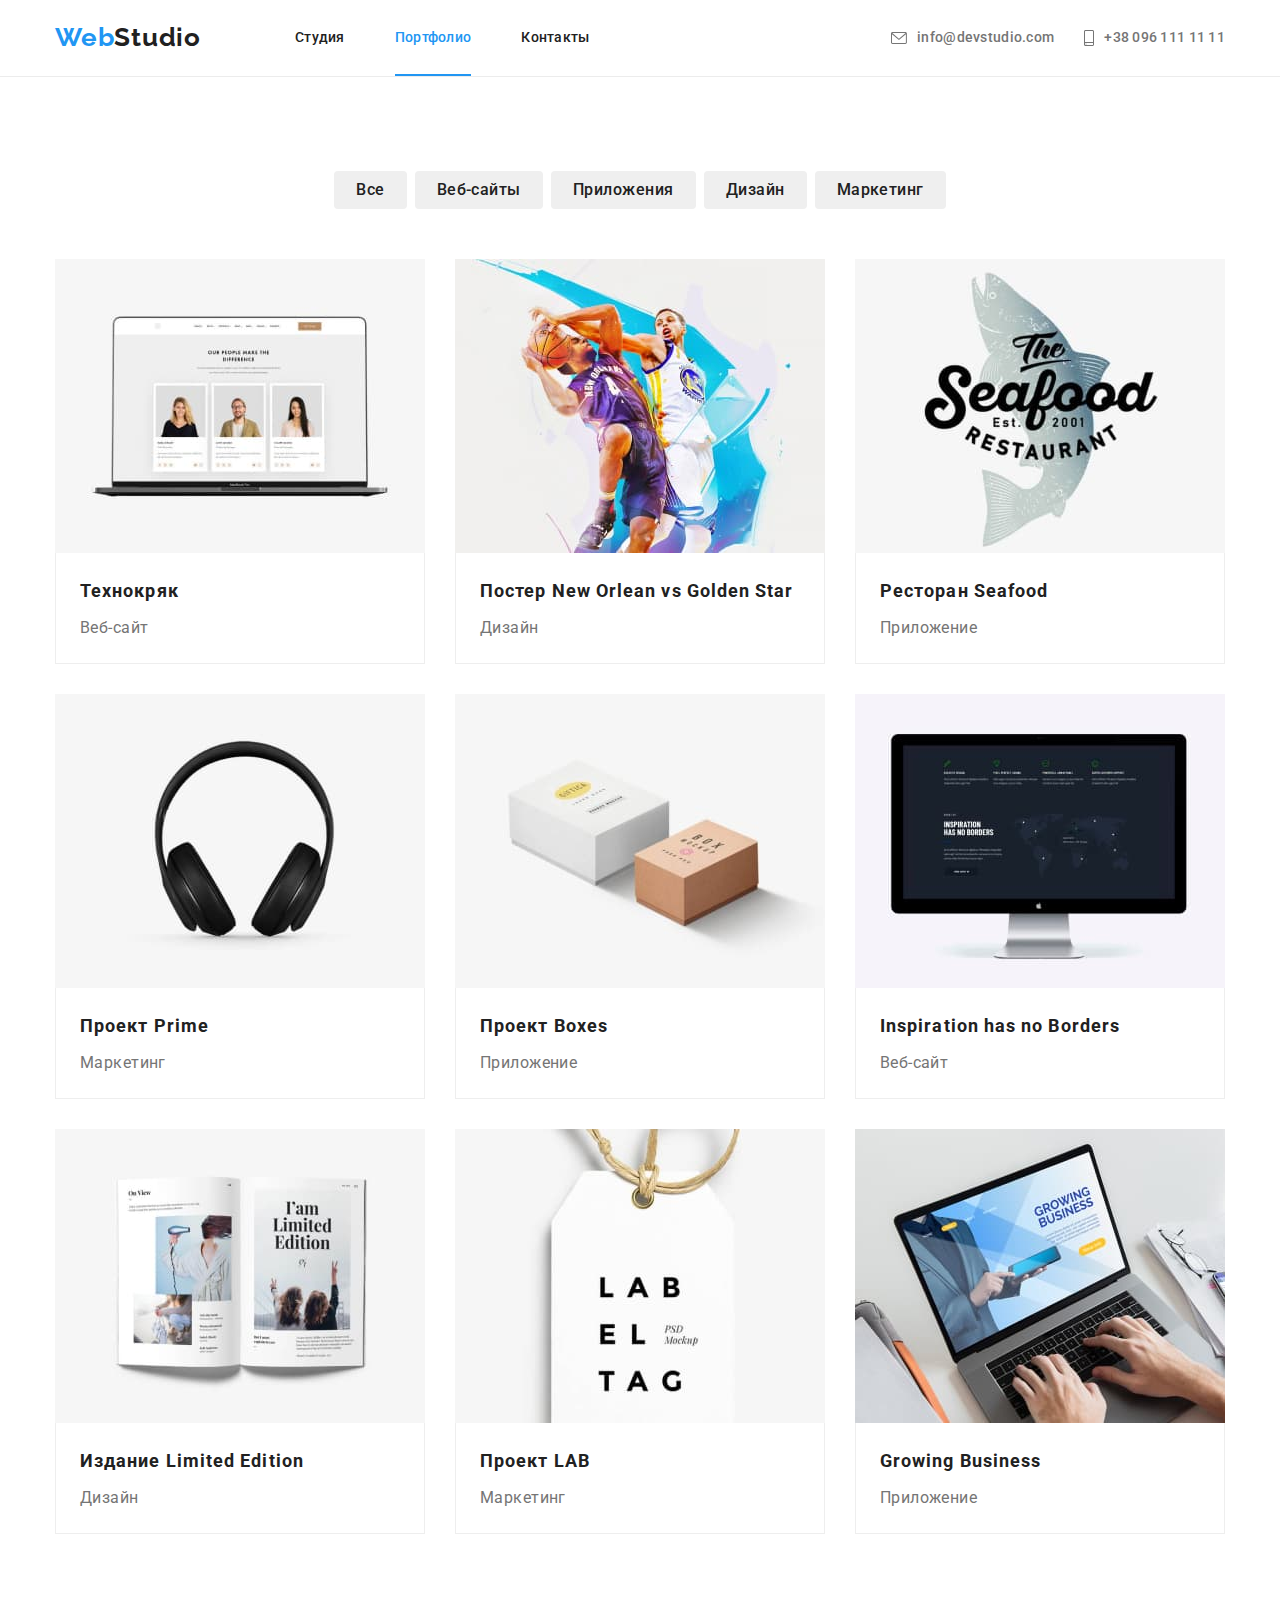
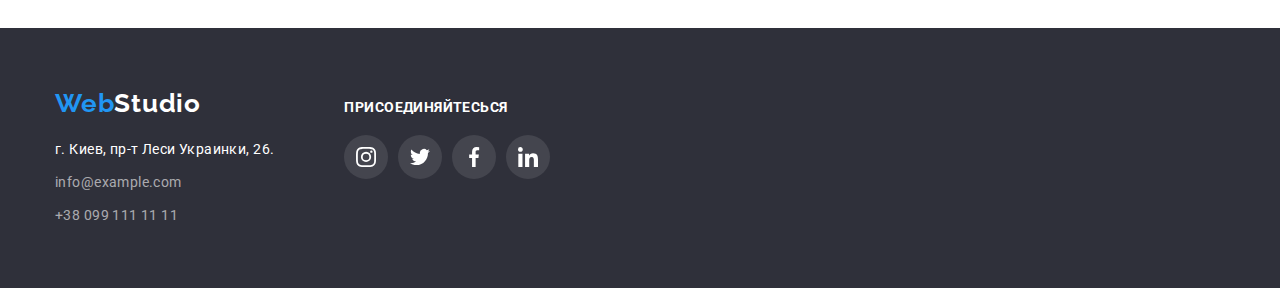
==== portfolio.html @ 08d88a32 "1" ====
<!DOCTYPE html>
<html lang="ru">

<head>
    <meta charset="UTF-8">
    <meta http-equiv="X-UA-Compatible" content="IE=edge">
    <meta name="viewport" content="width=device-width, initial-scale=1.0">
    <title>Document</title>
    <link
        href="https://fonts.googleapis.com/css2?family=Raleway:wght@700&family=Roboto:wght@400;500;700;900&display=swap"
        rel="stylesheet">
    <link href="https://cdnjs.cloudflare.com/ajax/libs/modern-normalize/1.1.0/modern-normalize.min.css"
        rel="stylesheet">
    <link rel="stylesheet" href="./css/styles.css">
</head>

<body>
    <!--Верхушка сайта-->
    <header class="header">
        <div class="container nav-main">
            <nav class="nav-list">
                <a class="logo" href="./index.html">
                    <span class="logo-in">Web</span>Studio
                </a>
                <ul class="site-nav">
                    <li class="site-nav-item"><a href="./index.html" class="site-nav link">Студия</a></li>
                    <li class="site-nav-item"><a href="./portfolio.html" class="site-nav link current">Портфолио</a></li>
                    <li class="site-nav-item"><a href="" class="site-nav link">Контакты</a></li>
                </ul>
            </nav>
            <ul class="contacts">
                <li class="contacts-item">
                    <a href="mailto:info@devstudio.com" class="auth-nav link">
                        <svg class="mailto-icon" width="16" height="12">
                            <use href="./images/symbol-defs.svg#icon-envelope"></use>
                        </svg>
                        info@devstudio.com
                    </a>
                </li>
                <li class="contacts-item">
                    <a href="tel:+380961111111" class="auth-nav link">
                        <svg class="mailto-icon" width="10" height="16">
                            <use href="./images/symbol-defs.svg#icon-smartphone"></use>
                        </svg>
                        +38 096 111 11 11
                    </a>
                </li>
            </ul>
        </div>
    </header>
    <main>
        <section class="section">
            <div class="container">
            <!--h1 Portfolio-->
                <ul class="filtrs list">
                <li class="filtr-item"><button type="button" class="filtr-button">Все</button></li>
                <li class="filtr-item"><button type="button" class="filtr-button">Веб-сайты</button></li>
                <li class="filtr-item"><button type="button" class="filtr-button">Приложения</button></li>
                <li class="filtr-item"><button type="button" class="filtr-button">Дизайн</button></li>
                <li class="filtr-item"><button type="button" class="filtr-button">Маркетинг</button></li>
            </ul>
            <ul class="project-cards">
                <li class="project-item">
                    <a href="#" class="project-card">
                        <div class="project-thumb">
                        <img src="./images/img1.jpg" alt="Фото команды на ноутбуке"
                            width="370" height="294">
                         <div class="project-overlay">
                                <p class="project-article">Технокряк это современная площадка распространения коронавируса. Компании используют эту
                                    платформу для цифрового
                                    шпионажа и атак на защищённые сервера конкурентов.</p></div>
                        </div>       
                            <div class="card-content">
                        <h2 class="project-card-title">Технокряк</h2>
                        <p class="project-card-text">Веб-сайт</p>
                            </div>    
                    </a>
                    
                </li>
                <li class="project-item">
                     <a href="" class="project-card link">
                        <div class="project-thumb">
                        <img src="./images/img2.jpg" alt="Волейбольные игроки"
                            width="370" height="294">
                            <div class="project-overlay">
                                <p class="project-article">Технокряк это современная площадка распространения коронавируса. Компании используют эту
                                    платформу для цифрового
                                    шпионажа и атак на защищённые сервера конкурентов.</p>
                            </div>
                        </div>
                            <div class="card-content">
                        <h2 class="project-card-title">Постер New Orlean vs Golden Star</h2>
                        <p class="project-card-text">Дизайн</p>
                            </div>
                    </a>
               </li>
                <li class="project-item">
                   <a href="" class="project-card link">
                        <div class="project-thumb">
                        <img src="./images/img3.jpg" alt="Логотип магазина" width="370"
                            height="294">
                            <div class="project-overlay">
                                <p class="project-article">Технокряк это современная площадка распространения коронавируса. Компании используют эту
                                    платформу для цифрового
                                    шпионажа и атак на защищённые сервера конкурентов.</p>
                            </div>
                            </div>                           
                            <div class="card-content">
                        <h2 class="project-card-title">Ресторан Seafood</h2>
                        <p class="project-card-text">Приложение</p>
                    </div>
                    </a>
               
                </li>
                <li class="project-item">
                   
                    <a href="" class="project-card link">
                        <div class="project-thumb">
                        <img src="./images/img4.jpg" alt="Наушники" width="370"
                            height="294">
                            <div class="project-overlay">
                                <p class="project-article">Технокряк это современная площадка распространения коронавируса. Компании используют эту
                                    платформу для цифрового
                                    шпионажа и атак на защищённые сервера конкурентов.</p>
                            </div>
                        </div>
                        <div class="card-content">  
                        <h2 class="project-card-title">Проект Prime</h2>
                        <p class="project-card-text">Маркетинг</p>
                    </div>
                    
                </a>
                        </li>

                <li class="project-item">
                    <a href="" class="project-card link">
                        <div class="project-thumb">
                        <img src="./images/img5.jpg" alt="Подарочные коробки"
                            width="370" height="294">
                            <div class="project-overlay">
                                <p class="project-article">Технокряк это современная площадка распространения коронавируса. Компании используют эту
                                    платформу для цифрового
                                    шпионажа и атак на защищённые сервера конкурентов.</p>
                            </div>
                            </div>                           
                            <div class="card-content">
                        <h2 class="project-card-title">Проект Boxes</h2>
                        <p class="project-card-text">Приложение</p>
                    </div>
                    </a>
                </li>
                <li class="project-item">
                   <a href="" class="project-card link">
                        <div class="project-thumb">
                        <img src="./images/img6.jpg" alt="Монитор компьютера"
                            width="370" height="294">
                            <div class="project-overlay">
                                <p class="project-article">Технокряк это современная площадка распространения коронавируса. Компании используют эту
                                    платформу для цифрового
                                    шпионажа и атак на защищённые сервера конкурентов.</p>
                            </div>
                            </div>
                            <div class="card-content">
                        <h2 class="project-card-title">Inspiration has no Borders</h2>
                        <p class="project-card-text">Веб-сайт</p>
                </div>
                           </a>
                             </li>
                <li class="project-item">
                    <a href="" class="project-card link">
                        <div class="project-thumb">
                        <img src="./images/img7.jpg" alt="Открытый журнал" width="370"
                            height="294">
                            <div class="project-overlay">
                                <p class="project-article">Технокряк это современная площадка распространения коронавируса. Компании используют эту
                                    платформу для цифрового
                                    шпионажа и атак на защищённые сервера конкурентов.</p>
                            </div>
                            </div>                           
                            <div class="card-content">
                        <h2 class="project-card-title">Издание Limited Edition</h2>
                        <p class="project-card-text">Дизайн</p>
                    </div>
                                        </a>
                                   </li>
                <li class="project-item">
                    <a href="" class="project-card link">
                        <div class="project-thumb">
                        <img src="./images/img8.jpg" alt="Этикетка" width="370"
                            height="294">
                            <div class="project-overlay">
                                <p class="project-article">Технокряк это современная площадка распространения коронавируса. Компании используют эту
                                    платформу для цифрового
                                    шпионажа и атак на защищённые сервера конкурентов.</p>
                            </div>
                            </div>                           
                            <div class="card-content">
                        <h2 class="project-card-title">Проект LAB</h2>
                        <p class="project-card-text">Маркетинг</p>
                    </div>
                    </a>
                   
                </li>
                <li class="project-item">
                    <a href="" class="project-card link">
                        <div class="project-thumb">
                        <img src="./images/img9.jpg" alt="Открытый ноутбук" width="370"
                            height="294">
                            <div class="project-overlay">
                                <p class="project-article">Технокряк это современная площадка распространения коронавируса. Компании используют эту
                                    платформу для цифрового
                                    шпионажа и атак на защищённые сервера конкурентов.</p>
                            </div>
                            </div>
                            
                            <div class="card-content">
                        <h2 class="project-card-title">Growing Business</h2>
                        <p class="project-card-text">Приложение</p>
                    </div>
                    </a>
                </li>
            </ul>
            </div>
           </section>
    </main>
    <!--Футер-->
    <footer class="footer">
        <div class="container">
            <div class="footer-info">
                <div class="footer-contacts">
                    <a href="./index.html" class="logo-footer">
                        <span class="logo-in">Web</span>Studio
                    </a>
                    <address>
                        <ul class="footer-addres list">
                            <li class="footer-addres-post">
                                г. Киев, пр-т Леси Украинки, 26. <br />
                            </li>
                            <li class="item">
                                <a href="mailto:info@example.com" class="footer-addres link">info@example.com</a> <br />
                            </li>
                            <li class="item">
                                <a href="tel:+380991111111" class="footer-addres link">+38 099 111 11 11</a>
                            </li>
                        </ul>
                    </address>
                </div>
                <div class="footer-link">
                    <h2 class="footer-title">Присоединяйтесься</h2>
                    <ul class="social-list-footer">
                        <li class="footer-item">
                            <a href="#" class="social-link-footer">
                                <svg class="instagram-icon" width="20" height="20">
                                    <use href="./images/symbol-defs.svg#icon-instagram"></use>
                                </svg>
                            </a>
                        </li>
                        <li class="footer-item">
                            <a href="#" class="social-link-footer">
                                <svg class="twitter-link" width="20" height="20">
                                    <use href="./images/symbol-defs.svg#icon-twitter"></use>
                                </svg>
                            </a>
                        </li>
                        <li class="footer-item">
                            <a href="#" class="social-link-footer">
                                <svg class="facebook-link" width="20" height="20">
                                    <use href="./images/symbol-defs.svg#icon-facebook"></use>
                                </svg>
                            </a>
                        </li>
                        <li class="footer-item">
                            <a href="#" class="social-link-footer">
                                <svg class="linkedin-link" width="20" height="20">
                                    <use href="./images/symbol-defs.svg#icon-linkedin"></use>
                                </svg>
                            </a>
                        </li>
                    </ul>
                </div>
            </div>
        </div>
    </footer>
</body>

</html>
---- css/styles.css ----
/* цвет основного текста #000000 */
/* вторичный цвет текста  rgba(0, 0, 0, 0.8);
 */
/* белый #FFFFFF  */
/* акцент #18A0FB */
/* вторичный цвет фона #F5F5F5; */

:root {
  --primary-text-color: #757575;
  --title-text-color: #212121;
  --accent-color: #2196f3;
  --primary-bgr-color: #ffffff;
  --white-text: #ffffff;
  --footer-background: #2f303a;
  --card-set-gap: 30px;
  --icon-color: #afb1b8;
}

body {
  background-color: var(--primary-bgr-color);
  color: var(--primary-text-color);
  font-family: Roboto, sans-serif;
  font-size: 14px;
  letter-spacing: 0.03em;
  line-height: 1.14;
}
.container {
  margin-left: auto;
  margin-right: auto;
  width: 1200px;
  padding-left: 15px;
  padding-right: 15px;
}
ul {
  list-style: none;
  margin: 0;
  padding: 0;
}
a {
  text-decoration: none;
}
p,
h1,
h2,
h3 {
  margin: 0;
  padding: 0;
}
img {
  display: block;
  max-width: 100%;
  height: auto;
}

.header {
  border-bottom: 1px solid #ececec;
}
.nav-main {
  display: flex;
  align-items: center;
}
.nav-list {
  display: flex;
  align-items: center;
}

/*logo*/
.logo {
  color: var(--title-text-color);
  font-family: Raleway, sans-serif;
  font-size: 26px;
  letter-spacing: 0.03em;
  line-height: 1.29;
  font-weight: 700;
  text-decoration: none;
  margin-right: 94px;
  transition: color 250ms cubic-bezier(0.4, 0, 0.2, 1);
}
.logo-in {
  color: var(--accent-color);
}
.logo:hover,
.logo:focus {
  color: var(--accent-color);
}

/*site-nav*/
.site-nav {
  display: flex;
  align-items: center;
}
.site-nav .link {
  color: var(--title-text-color);
  font-weight: 500;
  letter-spacing: 0.02em;
  text-decoration: none;
  padding-top: 30px;
  padding-bottom: 30px;
  transition: color 250ms cubic-bezier(0.4, 0, 0.2, 1);
}
.site-nav .link:hover,
.site-nav .link:focus {
  color: var(--accent-color);
}
.site-nav .current {
  position: relative;
  color: var(--accent-color);
}
.site-nav .current::after {
  position: absolute;
  content: '';
  left: 0;
  bottom: 0;
  margin-top: 32px;
  display: block;
  width: 100%;
  height: 2px;
  background-color: var(--accent-color);
}
.site-nav-item:not(:last-child) {
  margin-right: 50px;
}
.contacts {
  display: flex;
  margin-left: auto;
  align-items: center;
}
.contacts-item:not(:last-child) {
  margin-right: 30px;
}

.mailto-icon {
  fill: var(--primary-text-color);
  margin-right: 10px;
  transition: fill 250ms cubic-bezier(0.4, 0, 0.2, 1);
}

.auth-nav {
  display: flex;
  align-items: center;
  color: var(--primary-text-color);
  font-weight: 500;
  letter-spacing: 0.02em;
  transition: color 250ms cubic-bezier(0.4, 0, 0.2, 1);
}
.auth-nav:hover,
.auth-nav:focus {
  color: var(--accent-color);
}
.auth-nav:hover .mailto-icon,
.auth-nav:focus .mailto-icon {
  fill: var(--accent-color);
}
/*hero*/
.hero {
  background-color: var(--footer-background);
  padding: 200px 0px 200px;
}
.overlay {
  max-width: 1600px;
  height: 600px;
  margin-left: auto;
  margin-right: auto;
  background-image: linear-gradient(
      to right,
      rgba(47, 48, 58, 0.4),
      rgba(47, 48, 58, 0.4)
    ),
    url(../images/heroimg.jpg);
  background-repeat: no-repeat;
  background-position: center;
  background-size: cover;
}
.hero-title {
  color: var(--white-text);
  font-weight: 900;
  font-size: 44px;
  line-height: 1.36;
  text-align: center;
  letter-spacing: 0.06em;
  text-transform: uppercase;
  margin-bottom: 30px;
}
.hero-button {
  background-color: var(--accent-color);
  color: var(--white-text);
  font-weight: 700;
  font-size: 16px;
  line-height: 1.87;
  display: flex;
  align-items: center;
  text-align: center;
  cursor: pointer;
  letter-spacing: 0.06em;
  box-shadow: 0px 4px 4px rgba(0, 0, 0, 0.15);
  border-radius: 4px;
  padding: 10px 32px;
  border: 0;
  margin-left: auto;
  margin-right: auto;
  transition: color 250ms cubic-bezier(0.4, 0, 0.2, 1);
}
.hero-button:focus,
.hero-button:hover {
  color: var(--white-text);
}
.section {
  padding-top: 94px;
  padding-bottom: 94px;
}
/*preferens*/
.preferens {
  display: flex;
}
.preferens-item:not(:last-child) {
  margin-right: 30px;
}
.preferens-icons {
  display: flex;
  justify-content: center;
  align-items: center;
  width: 270px;
  height: 120px;
  background-color: #f5f4fa;
  border-radius: 4px;
  margin-bottom: 30px;
  padding-top: 25px;
  padding-bottom: 25px;
}
.icon-antenna {
  align-items: center;
}
.preferens-title {
  color: var(--title-text-color);
  font-weight: 700;
  text-transform: uppercase;
  margin-bottom: 10px;
  font-size: 14px;
  line-height: 1.14;
  letter-spacing: 0.03em;
}
.preferens-text {
  font-size: 14px;
  line-height: 1.71;
  letter-spacing: 0.03em;
  width: 270px;
}

/*buttons-filtr*/
.filtrs {
  display: flex;
  justify-content: center;
  margin-bottom: 50px;
}
.filtr-button {
  font-family: Roboto, sans-serif;
  color: var(--title-text-color);
  font-weight: 500;
  font-size: 16px;
  line-height: 1.62;
  text-align: center;
  letter-spacing: 0.03em;
  cursor: pointer;
  text-decoration: none;
  padding: 6px 22px;
  border: 0;
  border-radius: 4px;
  transition: color 250ms cubic-bezier(0.4, 0, 0.2, 1),
    background-color 250ms cubic-bezier(0.4, 0, 0.2, 1),
    box-shadow 250ms cubic-bezier(0.4, 0, 0.2, 1);
}
.filtr-button:hover,
.filtr-button:focus {
  background-color: var(--accent-color);
  color: var(--white-text);
  box-shadow: 0px 3px 1px rgba(0, 0, 0, 0.1), 0px 1px 2px rgba(0, 0, 0, 0.08),
    0px 2px 2px rgba(0, 0, 0, 0.12);
}
.filtr-item:not(:last-child) {
  margin-right: 8px;
}

.section-title {
  color: var(--title-text-color);
  font-weight: 700;
  font-size: 36px;
  line-height: 1.17;
  text-align: center;
  margin-bottom: 50px;
}
.our-works {
  padding-top: 0;
}
.our-work {
  display: flex;
}
.our-work-item {
  position: relative;
}
.our-work-item:not(:last-child) {
  margin-right: 30px;
}
.our-work-thumb {
  position: absolute;
  bottom: 0;
  left: 0;
  background-color: rgba(47, 48, 58, 0.8);
  width: 100%;
}

.our-work-title {
  font-size: 14px;
  font-weight: 700;
  text-align: center;
  text-transform: uppercase;
  color: var(--white-text);
  padding-top: 27px;
  padding-bottom: 27px;
}
.our-team {
  display: flex;
  justify-content: space-between;
}

.social-list {
  display: flex;
  justify-content: center;
  fill: #afb1b8;
}
.social-link {
  display: flex;
  justify-content: center;
  align-items: center;
  padding: 0;
  border: none;
  width: 44px;
  height: 44px;
  border-radius: 50%;
  transition: background-color 250ms cubic-bezier(0.4, 0, 0.2, 1);
}
.social-icon {
  fill: #afb1b8;
  transition: fill 250ms cubic-bezier(0.4, 0, 0.2, 1);
}
.social-link:hover,
.social-link:focus {
  background-color: var(--accent-color);
}

.social-link:hover .social-icon,
.social-link:focus .social-icon {
  fill: var(--white-text);
}

.team-content {
  padding-top: 30px;
  padding-bottom: 30px;
  background-color: var(--primary-bgr-color);
  box-shadow: 0px 1px 3px rgba(0, 0, 0, 0.12), 0px 1px 1px rgba(0, 0, 0, 0.14),
    0px 2px 1px rgba(0, 0, 0, 0.2);
  border-radius: 0px 0px 4px 4px;
}
.social-link-item:not(:last-child) {
  margin-right: 10px;
}

.our-team-title {
  color: var(--title-text-color);
  font-weight: 500;
  font-size: 16px;
  line-height: 1.19;
  margin-bottom: 10px;
  text-align: center;
}
.our-team-text {
  font-size: 16px;
  line-height: 1.19;
  text-align: center;
  margin-bottom: 16px;
}
.section-team {
  background-color: #f5f4fa;
}
/*our clients*/
.client-link {
  display: flex;
  align-items: center;
  justify-content: center;
  width: 170px;
  height: 92px;
  border: 1px solid #afb1b8;
  border-radius: 4px;
  transition: border 250ms cubic-bezier(0.4, 0, 0.2, 1);
}
.client-icon {
  fill: var(--icon-color);
  transition: fill 250ms cubic-bezier(0.4, 0, 0.2, 1);
}
.our-clients {
  display: flex;
}
.client-item:not(:last-child) {
  margin-right: 30px;
}
.client-link:hover,
.client-link:focus {
  border: 1px solid var(--accent-color);
}
.client-link:hover .client-icon,
.client-link:focus .client-icon {
  fill: var(--accent-color);
}
/*our project*/

.project-cards {
  display: flex;
  flex-wrap: wrap;
  margin-left: calc(-1 * var(--card-set-gap));
  margin-top: calc(-1 * var(--card-set-gap));
  transition: box-shadow 250ms cubic-bezier(0.4, 0, 0.2, 1);
}
.project-item {
  flex-basis: calc(100% / 3 - var(--card-set-gap));
  margin-left: var(--card-set-gap);
  margin-top: var(--card-set-gap);
}
.project-card {
  position: relative;
  display: block;
}
.project-thumb {
  position: relative;
  overflow: hidden;
}
.project-card:hover,
.project-card:focus {
  box-shadow: 0px 1px 1px rgba(0, 0, 0, 0.12), 0px 4px 4px rgba(0, 0, 0, 0.06),
    1px 4px 6px rgba(0, 0, 0, 0.16);
}

.card-content {
  padding-top: 20px;
  padding-bottom: 20px;
  border-bottom: 1px solid #eeeeee;
  border-left: 1px solid #eeeeee;
  border-right: 1px solid #eeeeee;
}

.project-card-text {
  color: var(--primary-text-color);
  font-size: 16px;
  line-height: 1.87;
  margin-top: 4px;
  padding-left: 24px;
  padding-right: 24px;
}
.project-card-title {
  color: var(--title-text-color);
  font-weight: 700;
  text-decoration: none;
  font-size: 18px;
  line-height: 2;
  letter-spacing: 0.06em;
  padding-left: 24px;
  padding-right: 24px;
}
.project-article {
  font-size: 18px;
  line-height: 1.56;
  letter-spacing: 0.03em;
  color: var(--white-text);
  padding: 63px 24px;
}
.project-overlay {
  position: absolute;
  top: 0;
  left: 0;
  opacity: 0;
  background-color: rgba(33, 150, 243, 0.9);
  transform: translateY(100%);
  transition: transform 500ms cubic-bezier(0.4, 0, 0.2, 1),
    opacity 500ms cubic-bezier(0.4, 0, 0.2, 1);
}
.project-item:hover .project-overlay {
  opacity: 1;
  transform: translateY(0);
}

/*logo-footer*/
.footer {
  background-color: #2f303a;
  padding-top: 60px;
  padding-bottom: 60px;
}
.footer-info {
  display: flex;
  align-items: baseline;
}
.footer-contacts {
  margin-right: 70px;
}
.logo-footer {
  display: block;
  color: var(--white-text);
  font-family: Raleway, sans-serif;
  font-weight: 700;
  font-size: 26px;
  line-height: 1.19;
  text-decoration: none;
  letter-spacing: 0.03em;
  margin-bottom: 20px;
  transition: color 250ms cubic-bezier(0.4, 0, 0.2, 1);
}
.logo-footer:hover,
.logo-footer:focus {
  color: var(--accent-color);
}
.footer-addres {
  font-style: normal;
  color: rgba(255, 255, 255, 0.6);
  line-height: 1.7;
  transition: color 250ms cubic-bezier(0.4, 0, 0.2, 1);
}
.footer-addres-post {
  color: var(--white-text);
  line-height: 1.71;
  margin-bottom: 9px;
}

.footer-addres:hover,
.footer-addres:focus {
  color: var(--accent-color);
}
.footer-addres .item:not(:last-child) {
  margin-bottom: 9px;
}

.footer-title {
  font-size: 14px;
  font-weight: 700;
  text-transform: uppercase;
  color: var(--white-text);
  margin-bottom: 20px;
}
.social-list-footer {
  display: flex;
}

.social-link-footer {
  fill: var(--white-text);
  width: 44px;
  height: 44px;
  background-color: rgba(255, 255, 255, 0.1);
  border-radius: 50%;
  display: flex;
  justify-content: center;
  align-items: center;
  padding: 0;
  border: none;
  transition: background-color 250ms cubic-bezier(0.4, 0, 0.2, 1);
}
.footer-item:not(:last-child) {
  margin-right: 10px;
}
.social-link-footer:hover,
.social-link-footer:focus {
  background-color: var(--accent-color);
}
/*модальное окно*/
.backdrop {
  position: fixed;
  width: 100%;
  top: 0;
  left: 0;
  height: 100%;
  background-color: rgba(0, 0, 0, 0.2);
  opacity: 1;

  transition: opacity 250ms cubic-bezier(0.4, 0, 0.2, 1);
}
.backdrop.is-hidden {
  opacity: 0;
  pointer-events: none;
}
.backdrop.is-hidden .modal {
  transform: translate(-50%, -50%) scale(0.75);
}

.modal {
  position: absolute;
  top: 50%;
  left: 50%;
  transform: translate(-50%, -50%) scale(1);
  width: 528px;
  height: 581px;
  background-color: var(--primary-bgr-color);
  box-shadow: 0px 1px 3px rgba(0, 0, 0, 0.12), 0px 1px 1px rgba(0, 0, 0, 0.14),
    0px 2px 1px rgba(0, 0, 0, 0.2);
  border-radius: 4px;
  transition: translate 500ms cubic-bezier(0.4, 0, 0.2, 1);
  padding: 40px;
}
.modal-title {
  font-family: Roboto;
  font-style: normal;
  font-weight: 700;
  font-size: 20px;
  line-height: 1.15;
  text-align: center;
  letter-spacing: 0.03em;
  color: var(--title-text-color);
  margin-bottom: 35px;
}
.form-field {
  display: flex;
  flex-direction: column;
}

.form-field label {
  font-size: 12px;
  line-height: 1.16;
  letter-spacing: 0.01em;
}
.button-close {
  position: absolute;
  top: 8px;
  right: 8px;
  width: 30px;
  height: 30px;
  background-color: var(--primary-bgr-color);
  border-radius: 50%;
  display: flex;
  justify-content: center;
  align-items: center;
  padding: 0;
  border: 1px solid rgba(0, 0, 0, 0.1);
  transition: border 250ms cubic-bezier(0.4, 0, 0.2, 1);
}
.icon-close {
  transition: fill 250ms cubic-bezier(0.4, 0, 0.2, 1);
}
.button-close:hover .icon-close,
.button-close:focus .icon-close {
  fill: var(--accent-color);
}
.button-close:hover,
.button-close:focus {
  border: 2px solid var(--accent-color);
}
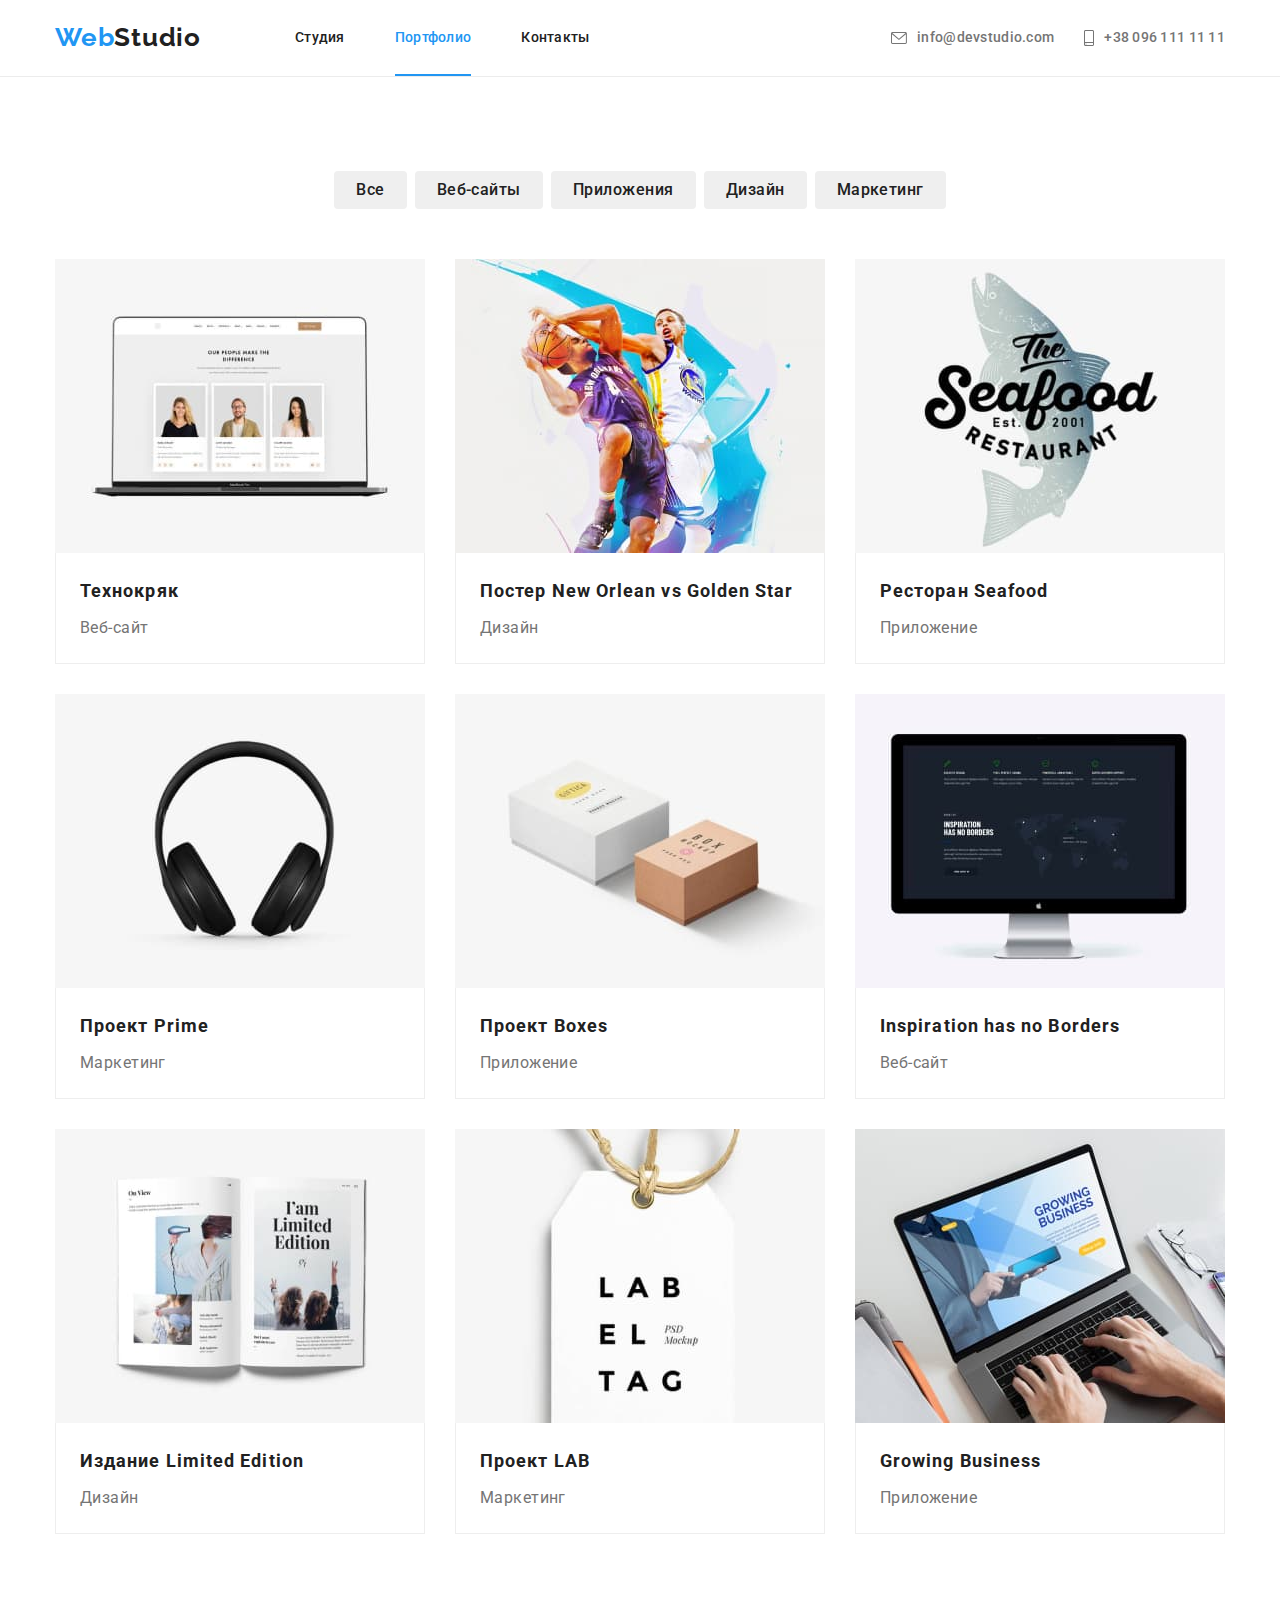
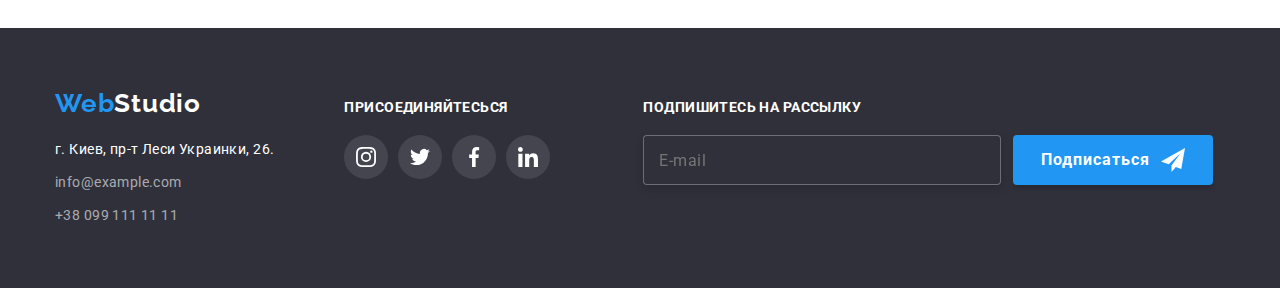
==== commit d393d5c3: "finali" ====
--- a/portfolio.html
+++ b/portfolio.html
@@ -224,63 +224,74 @@
            </section>
     </main>
     <!--Футер-->
-    <footer class="footer">
-        <div class="container">
-            <div class="footer-info">
-                <div class="footer-contacts">
-                    <a href="./index.html" class="logo-footer">
-                        <span class="logo-in">Web</span>Studio
-                    </a>
-                    <address>
-                        <ul class="footer-addres list">
-                            <li class="footer-addres-post">
-                                г. Киев, пр-т Леси Украинки, 26. <br />
-                            </li>
-                            <li class="item">
-                                <a href="mailto:info@example.com" class="footer-addres link">info@example.com</a> <br />
-                            </li>
-                            <li class="item">
-                                <a href="tel:+380991111111" class="footer-addres link">+38 099 111 11 11</a>
-                            </li>
-                        </ul>
-                    </address>
-                </div>
-                <div class="footer-link">
-                    <h2 class="footer-title">Присоединяйтесься</h2>
-                    <ul class="social-list-footer">
-                        <li class="footer-item">
-                            <a href="#" class="social-link-footer">
-                                <svg class="instagram-icon" width="20" height="20">
-                                    <use href="./images/symbol-defs.svg#icon-instagram"></use>
-                                </svg>
-                            </a>
-                        </li>
-                        <li class="footer-item">
-                            <a href="#" class="social-link-footer">
-                                <svg class="twitter-link" width="20" height="20">
-                                    <use href="./images/symbol-defs.svg#icon-twitter"></use>
-                                </svg>
-                            </a>
-                        </li>
-                        <li class="footer-item">
-                            <a href="#" class="social-link-footer">
-                                <svg class="facebook-link" width="20" height="20">
-                                    <use href="./images/symbol-defs.svg#icon-facebook"></use>
-                                </svg>
-                            </a>
-                        </li>
-                        <li class="footer-item">
-                            <a href="#" class="social-link-footer">
-                                <svg class="linkedin-link" width="20" height="20">
-                                    <use href="./images/symbol-defs.svg#icon-linkedin"></use>
-                                </svg>
-                            </a>
+<footer class="footer">
+    <div class="container">
+        <div class="footer-info">
+            <div class="footer-contacts">
+                <a href="./index.html" class="logo-footer">
+                    <span class="logo-in">Web</span>Studio
+                </a>
+                <address>
+                    <ul class="footer-addres list">
+                        <li class="footer-addres-post">
+                            г. Киев, пр-т Леси Украинки, 26. <br />
+                        </li>
+                        <li class="item">
+                            <a href="mailto:info@example.com" class="footer-addres link">info@example.com</a> <br />
+                        </li>
+                        <li class="item">
+                            <a href="tel:+380991111111" class="footer-addres link">+38 099 111 11 11</a>
                         </li>
                     </ul>
-                </div>
+                </address>
+            </div>
+            <div class="footer-link">
+                <h2 class="footer-title">Присоединяйтесься</h2>
+                <ul class="social-list-footer">
+                    <li class="footer-item">
+                        <a href="#" class="social-link-footer">
+                            <svg class="instagram-icon" width="20" height="20">
+                                <use href="./images/symbol-defs.svg#icon-instagram"></use>
+                            </svg>
+                        </a>
+                    </li>
+                    <li class="footer-item">
+                        <a href="#" class="social-link-footer">
+                            <svg class="twitter-link" width="20" height="20">
+                                <use href="./images/symbol-defs.svg#icon-twitter"></use>
+                            </svg>
+                        </a>
+                    </li>
+                    <li class="footer-item">
+                        <a href="#" class="social-link-footer">
+                            <svg class="facebook-link" width="20" height="20">
+                                <use href="./images/symbol-defs.svg#icon-facebook"></use>
+                            </svg>
+                        </a>
+                    </li>
+                    <li class="footer-item">
+                        <a href="#" class="social-link-footer">
+                            <svg class="linkedin-link" width="20" height="20">
+                                <use href="./images/symbol-defs.svg#icon-linkedin"></use>
+                            </svg>
+                        </a>
+                    </li>
+                </ul>
+            </div>
+            <div class="footer-subscribe">
+                <h2 class="footer-title">Подпишитесь на рассылку</h2>
+                <form class="form-subscribe">
+                    <label for="subscribe"></label>
+                    <input type="email" class="input-subscribe" name="subscribe" placeholder="E-mail" id="subscribe">
+                    <button type="submit" class="footer-button">Подписаться</button>
+                    <svg class="subscribe-icon" width="24" height="24">
+                        <use href="./images/symbol-defs.svg#icon-icon-send"></use>
+                    </svg>
+                </form>
             </div>
         </div>
-    </footer>
+    </div>
+</footer>
 </body>
 
 </html>--- a/css/styles.css
+++ b/css/styles.css
@@ -566,6 +566,54 @@
 .social-link-footer:focus {
   background-color: var(--accent-color);
 }
+.footer-link {
+  margin-right: 93px;
+}
+
+.footer-subscribe {
+  display: block;
+}
+.form-subscribe {
+  position: relative;
+  display: flex;
+}
+.footer-button {
+  position: relative;
+  background-color: var(--accent-color);
+  color: var(--white-text);
+  width: 200px;
+  font-weight: 700;
+  font-size: 16px;
+  line-height: 1.87;
+  display: flex;
+  letter-spacing: 0.06em;
+  box-shadow: 0px 4px 4px rgba(0, 0, 0, 0.15);
+  border-radius: 4px;
+  padding: 10px 0 10px 28px;
+  border: 0;
+  transition: color 250ms cubic-bezier(0.4, 0, 0.2, 1);
+}
+.input-subscribe {
+  background-color: var(--footer-background);
+  width: 358px;
+  height: 50px;
+  padding-top: 5px;
+  padding-bottom: 5px;
+  padding-left: 15px;
+  margin-right: 12px;
+  font-size: 16px;
+  line-height: 1.25px;
+  letter-spacing: 0.03em;
+  border: 1px solid rgba(255, 255, 255, 0.3);
+  filter: drop-shadow(0px 4px 4px rgba(0, 0, 0, 0.15));
+  border-radius: 4px;
+  color: rgba(255, 255, 255, 0.6);
+}
+.subscribe-icon {
+  position: absolute;
+  top: 13px;
+  right: 28px;
+}
 /*модальное окно*/
 .backdrop {
   position: fixed;
@@ -609,17 +657,95 @@
   text-align: center;
   letter-spacing: 0.03em;
   color: var(--title-text-color);
-  margin-bottom: 35px;
+  margin-bottom: 12px;
 }
 .form-field {
   display: flex;
   flex-direction: column;
+  position: relative;
 }
 
 .form-field label {
   font-size: 12px;
   line-height: 1.16;
   letter-spacing: 0.01em;
+}
+.form-input {
+  height: 40px;
+  margin-top: 4px;
+  margin-bottom: 10px;
+  padding-top: 5px;
+  padding-bottom: 5px;
+  padding-left: 35px;
+  border: 1px solid rgba(33, 33, 33, 0.2);
+  border-radius: 4px;
+}
+.form-input:hover,
+.form-input:focus {
+  border: 1px solid #2196f3;
+  cursor: pointer;
+}
+.form-input:focus + .form-icon {
+  fill: var(--accent-color);
+}
+
+.form-icon {
+  position: absolute;
+  left: 12px;
+  top: 50%;
+  transform: translateY(-35%);
+}
+.policy-link {
+  color: var(--accent-color);
+  text-decoration: underline;
+}
+.coment-input {
+  margin-top: 4px;
+  border: 1px solid rgba(33, 33, 33, 0.2);
+  border-radius: 4px;
+  padding: 5px;
+  resize: none;
+  margin-bottom: 20px;
+  font-family: Roboto;
+  font-style: normal;
+  font-weight: normal;
+  font-size: 12px;
+  line-height: 1.17;
+  letter-spacing: 0.01em;
+  color: rgba(117, 117, 117, 0.5);
+}
+.checkbox-policy {
+  display: flex;
+  align-items: center;
+  margin-bottom: 30px;
+}
+.checkbox {
+  position: absolute;
+  width: 1px;
+  height: 1px;
+  margin: -1px;
+  border: 0;
+  padding: 0;
+  clip: rect(0 0 0 0);
+  overflow: hidden;
+}
+.checkbox-icon {
+  display: inline-block;
+  width: 16px;
+  height: 15px;
+  margin-right: 8px;
+  margin-left: 12px;
+  border: 2px solid #2a2a2a;
+  border-radius: 4px;
+
+  transition: transform 200ms linear;
+}
+.checkbox:checked + .checkbox-icon {
+  border-color: transparent;
+  background-color: var(--accent-color);
+  background-image: url('../images/icon.svg');
+  background-size: contain;
+  background-origin: border-box;
 }
 .button-close {
   position: absolute;
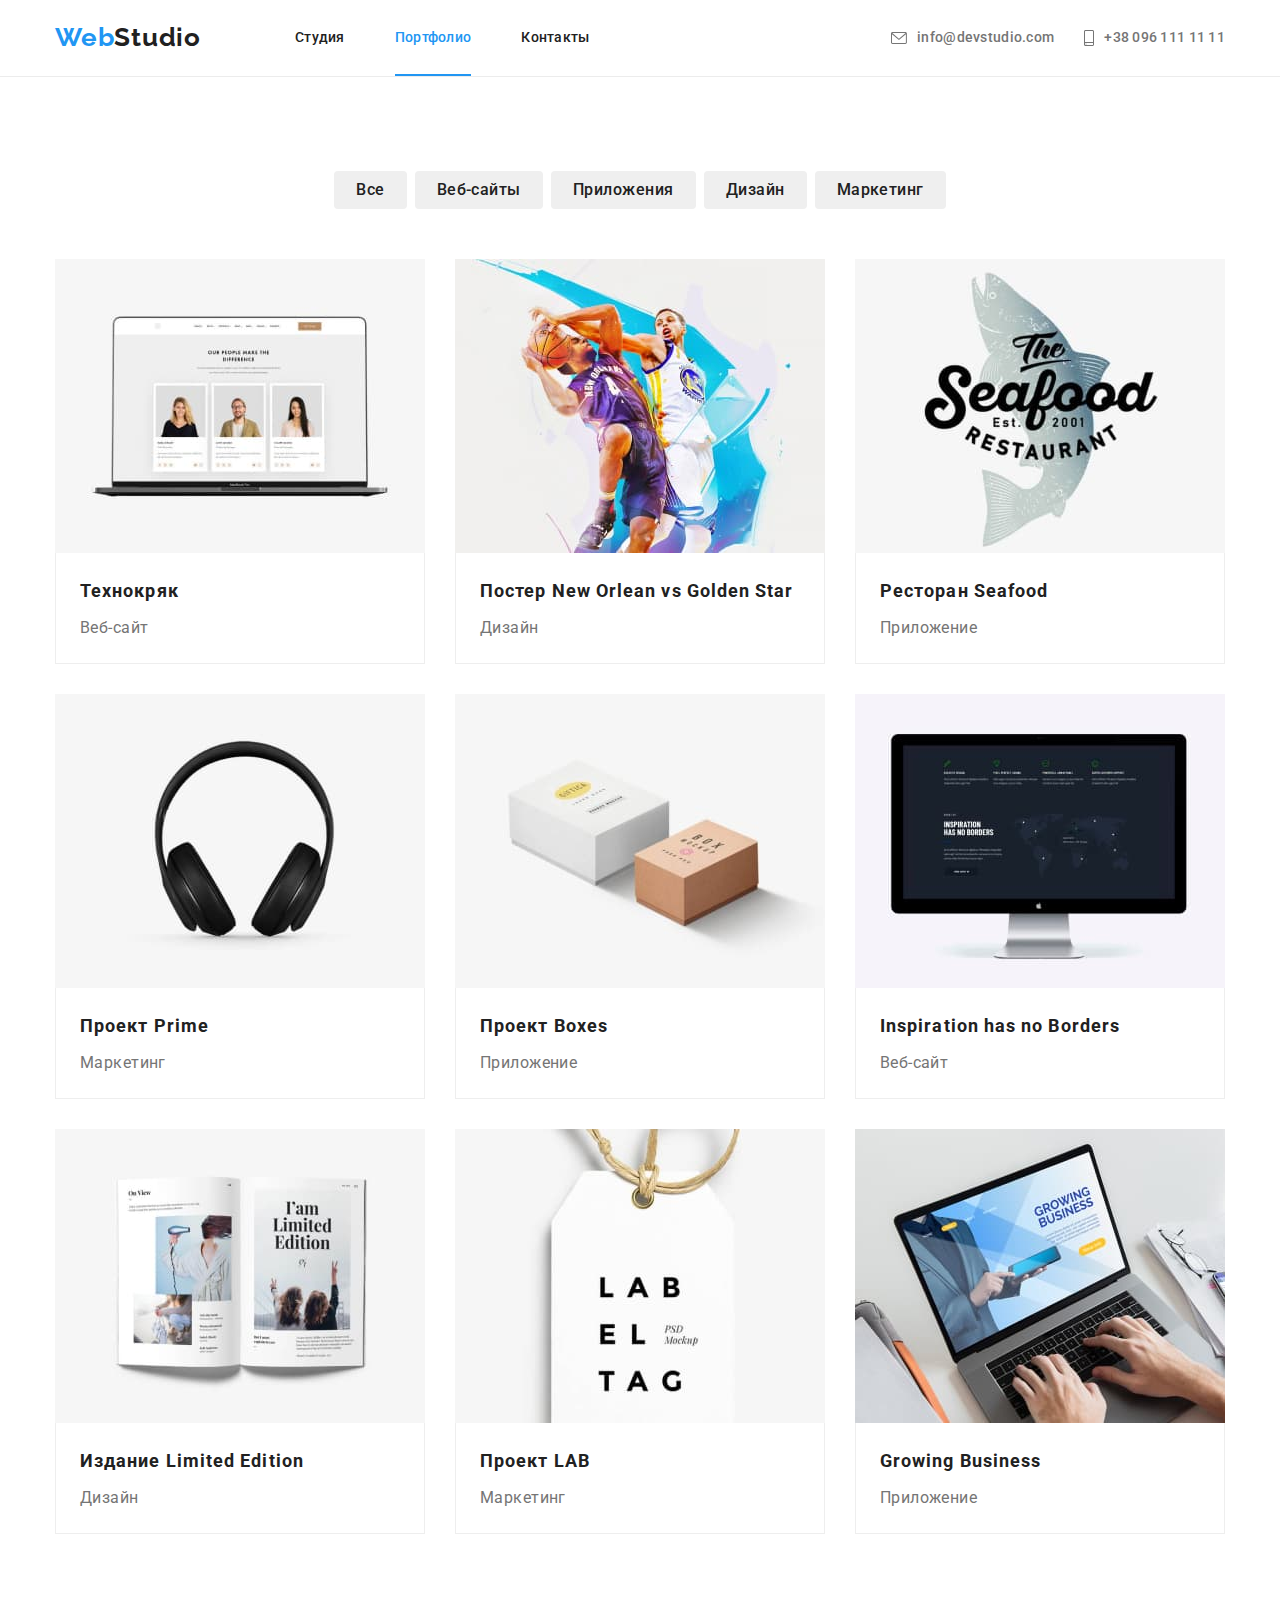
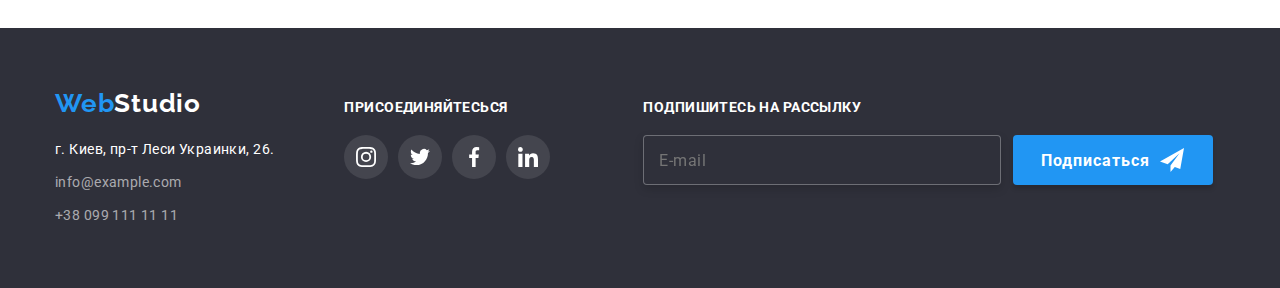
==== commit 603edbcf: "fin" ====
--- a/portfolio.html
+++ b/portfolio.html
@@ -225,70 +225,68 @@
     </main>
     <!--Футер-->
 <footer class="footer">
-    <div class="container">
-        <div class="footer-info">
-            <div class="footer-contacts">
-                <a href="./index.html" class="logo-footer">
-                    <span class="logo-in">Web</span>Studio
-                </a>
-                <address>
-                    <ul class="footer-addres list">
-                        <li class="footer-addres-post">
-                            г. Киев, пр-т Леси Украинки, 26. <br />
-                        </li>
-                        <li class="item">
-                            <a href="mailto:info@example.com" class="footer-addres link">info@example.com</a> <br />
-                        </li>
-                        <li class="item">
-                            <a href="tel:+380991111111" class="footer-addres link">+38 099 111 11 11</a>
-                        </li>
-                    </ul>
-                </address>
-            </div>
-            <div class="footer-link">
-                <h2 class="footer-title">Присоединяйтесься</h2>
-                <ul class="social-list-footer">
-                    <li class="footer-item">
-                        <a href="#" class="social-link-footer">
-                            <svg class="instagram-icon" width="20" height="20">
-                                <use href="./images/symbol-defs.svg#icon-instagram"></use>
-                            </svg>
-                        </a>
+    <div class="container footer-info">
+        <div class="footer-contacts">
+            <a href="./index.html" class="logo-footer">
+                <span class="logo-in">Web</span>Studio
+            </a>
+            <address>
+                <ul class="footer-addres list">
+                    <li class="footer-addres-post">
+                        г. Киев, пр-т Леси Украинки, 26. <br />
                     </li>
-                    <li class="footer-item">
-                        <a href="#" class="social-link-footer">
-                            <svg class="twitter-link" width="20" height="20">
-                                <use href="./images/symbol-defs.svg#icon-twitter"></use>
-                            </svg>
-                        </a>
+                    <li class="item">
+                        <a href="mailto:info@example.com" class="footer-addres link">info@example.com</a> <br />
                     </li>
-                    <li class="footer-item">
-                        <a href="#" class="social-link-footer">
-                            <svg class="facebook-link" width="20" height="20">
-                                <use href="./images/symbol-defs.svg#icon-facebook"></use>
-                            </svg>
-                        </a>
-                    </li>
-                    <li class="footer-item">
-                        <a href="#" class="social-link-footer">
-                            <svg class="linkedin-link" width="20" height="20">
-                                <use href="./images/symbol-defs.svg#icon-linkedin"></use>
-                            </svg>
-                        </a>
+                    <li class="item">
+                        <a href="tel:+380991111111" class="footer-addres link">+38 099 111 11 11</a>
                     </li>
                 </ul>
-            </div>
-            <div class="footer-subscribe">
-                <h2 class="footer-title">Подпишитесь на рассылку</h2>
-                <form class="form-subscribe">
-                    <label for="subscribe"></label>
-                    <input type="email" class="input-subscribe" name="subscribe" placeholder="E-mail" id="subscribe">
-                    <button type="submit" class="footer-button">Подписаться</button>
-                    <svg class="subscribe-icon" width="24" height="24">
+            </address>
+        </div>
+        <div class="footer-link">
+            <h2 class="footer-title">Присоединяйтесься</h2>
+            <ul class="social-list-footer">
+                <li class="footer-item">
+                    <a href="#" class="social-link-footer">
+                        <svg class="instagram-icon" width="20" height="20">
+                            <use href="./images/symbol-defs.svg#icon-instagram"></use>
+                        </svg>
+                    </a>
+                </li>
+                <li class="footer-item">
+                    <a href="#" class="social-link-footer">
+                        <svg class="twitter-link" width="20" height="20">
+                            <use href="./images/symbol-defs.svg#icon-twitter"></use>
+                        </svg>
+                    </a>
+                </li>
+                <li class="footer-item">
+                    <a href="#" class="social-link-footer">
+                        <svg class="facebook-link" width="20" height="20">
+                            <use href="./images/symbol-defs.svg#icon-facebook"></use>
+                        </svg>
+                    </a>
+                </li>
+                <li class="footer-item">
+                    <a href="#" class="social-link-footer">
+                        <svg class="linkedin-link" width="20" height="20">
+                            <use href="./images/symbol-defs.svg#icon-linkedin"></use>
+                        </svg>
+                    </a>
+                </li>
+            </ul>
+        </div>
+        <div class="footer-subscribe">
+            <h2 class="footer-title">Подпишитесь на рассылку</h2>
+            <form class="form-subscribe">
+                <label for="subscribe"></label>
+                <input type="email" class="input-subscribe" name="subscribe" placeholder="E-mail" id="subscribe">
+                <button type="submit" class="footer-button">Подписаться <svg class="subscribe-icon" width="24"
+                        height="24">
                         <use href="./images/symbol-defs.svg#icon-icon-send"></use>
-                    </svg>
-                </form>
-            </div>
+                    </svg></button>
+            </form>
         </div>
     </div>
 </footer>
--- a/css/styles.css
+++ b/css/styles.css
@@ -574,11 +574,9 @@
   display: block;
 }
 .form-subscribe {
-  position: relative;
   display: flex;
 }
 .footer-button {
-  position: relative;
   background-color: var(--accent-color);
   color: var(--white-text);
   width: 200px;
@@ -586,6 +584,7 @@
   font-size: 16px;
   line-height: 1.87;
   display: flex;
+  align-items: center;
   letter-spacing: 0.06em;
   box-shadow: 0px 4px 4px rgba(0, 0, 0, 0.15);
   border-radius: 4px;
@@ -610,9 +609,7 @@
   color: rgba(255, 255, 255, 0.6);
 }
 .subscribe-icon {
-  position: absolute;
-  top: 13px;
-  right: 28px;
+  margin-left: 10px;
 }
 /*модальное окно*/
 .backdrop {
@@ -638,14 +635,14 @@
   position: absolute;
   top: 50%;
   left: 50%;
-  transform: translate(-50%, -50%) scale(1);
+  transform: translate(-50%, -50%);
   width: 528px;
   height: 581px;
   background-color: var(--primary-bgr-color);
   box-shadow: 0px 1px 3px rgba(0, 0, 0, 0.12), 0px 1px 1px rgba(0, 0, 0, 0.14),
     0px 2px 1px rgba(0, 0, 0, 0.2);
   border-radius: 4px;
-  transition: translate 500ms cubic-bezier(0.4, 0, 0.2, 1);
+  transition: translate 250ms cubic-bezier(0.4, 0, 0.2, 1);
   padding: 40px;
 }
 .modal-title {
@@ -663,6 +660,10 @@
   display: flex;
   flex-direction: column;
   position: relative;
+  margin-bottom: 10px;
+}
+.coment {
+  margin-bottom: 20px;
 }
 
 .form-field label {
@@ -673,7 +674,6 @@
 .form-input {
   height: 40px;
   margin-top: 4px;
-  margin-bottom: 10px;
   padding-top: 5px;
   padding-bottom: 5px;
   padding-left: 35px;
@@ -685,15 +685,16 @@
   border: 1px solid #2196f3;
   cursor: pointer;
 }
-.form-input:focus + .form-icon {
+.form-input:focus + .form-icon,
+.form-input:hover + .form-icon {
   fill: var(--accent-color);
 }
 
 .form-icon {
   position: absolute;
-  left: 12px;
+  left: 15px;
   top: 50%;
-  transform: translateY(-35%);
+  transform: translateX(-35%);
 }
 .policy-link {
   color: var(--accent-color);
@@ -705,7 +706,6 @@
   border-radius: 4px;
   padding: 5px;
   resize: none;
-  margin-bottom: 20px;
   font-family: Roboto;
   font-style: normal;
   font-weight: normal;
@@ -717,6 +717,7 @@
 .checkbox-policy {
   display: flex;
   align-items: center;
+  justify-content: center;
   margin-bottom: 30px;
 }
 .checkbox {
@@ -734,7 +735,6 @@
   width: 16px;
   height: 15px;
   margin-right: 8px;
-  margin-left: 12px;
   border: 2px solid #2a2a2a;
   border-radius: 4px;
 
@@ -743,9 +743,10 @@
 .checkbox:checked + .checkbox-icon {
   border-color: transparent;
   background-color: var(--accent-color);
-  background-image: url('../images/icon.svg');
+  background-image: url('../images/iconcheck.svg');
   background-size: contain;
   background-origin: border-box;
+  background-repeat: no-repeat;
 }
 .button-close {
   position: absolute;
